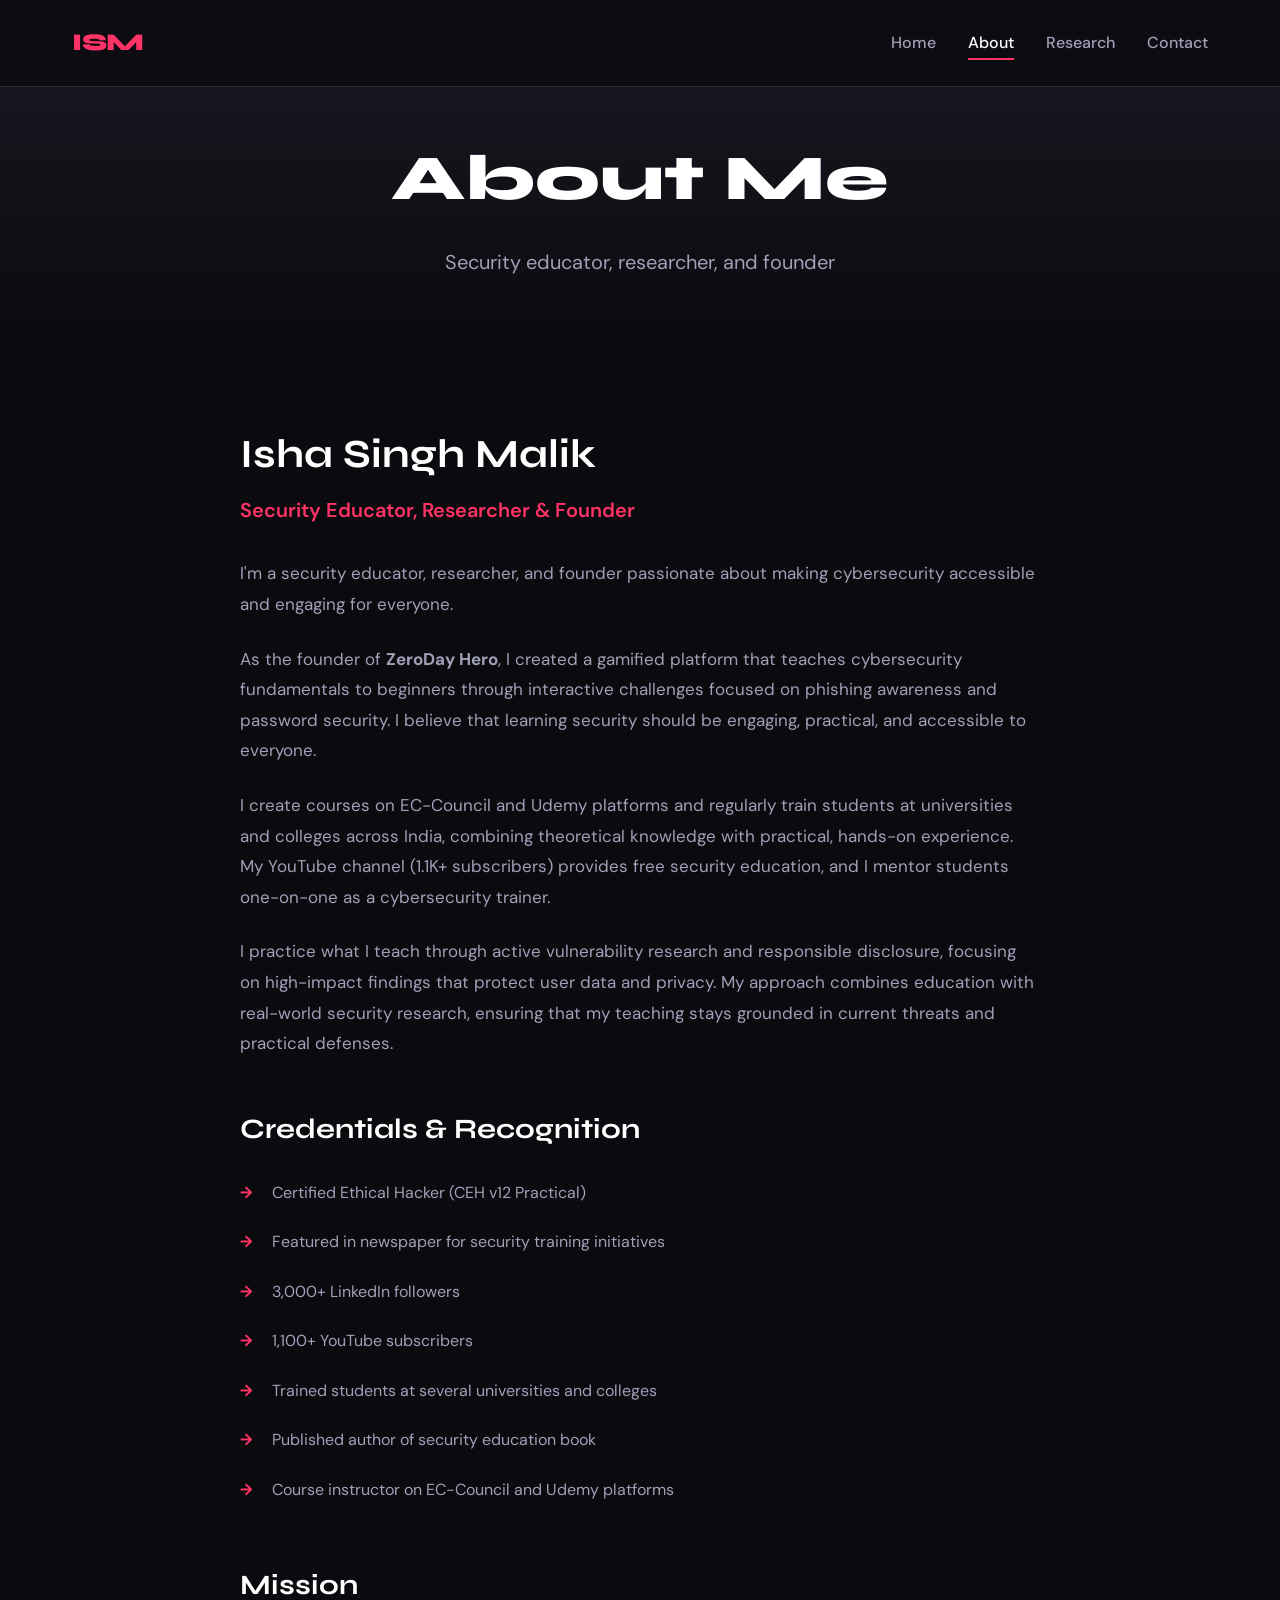
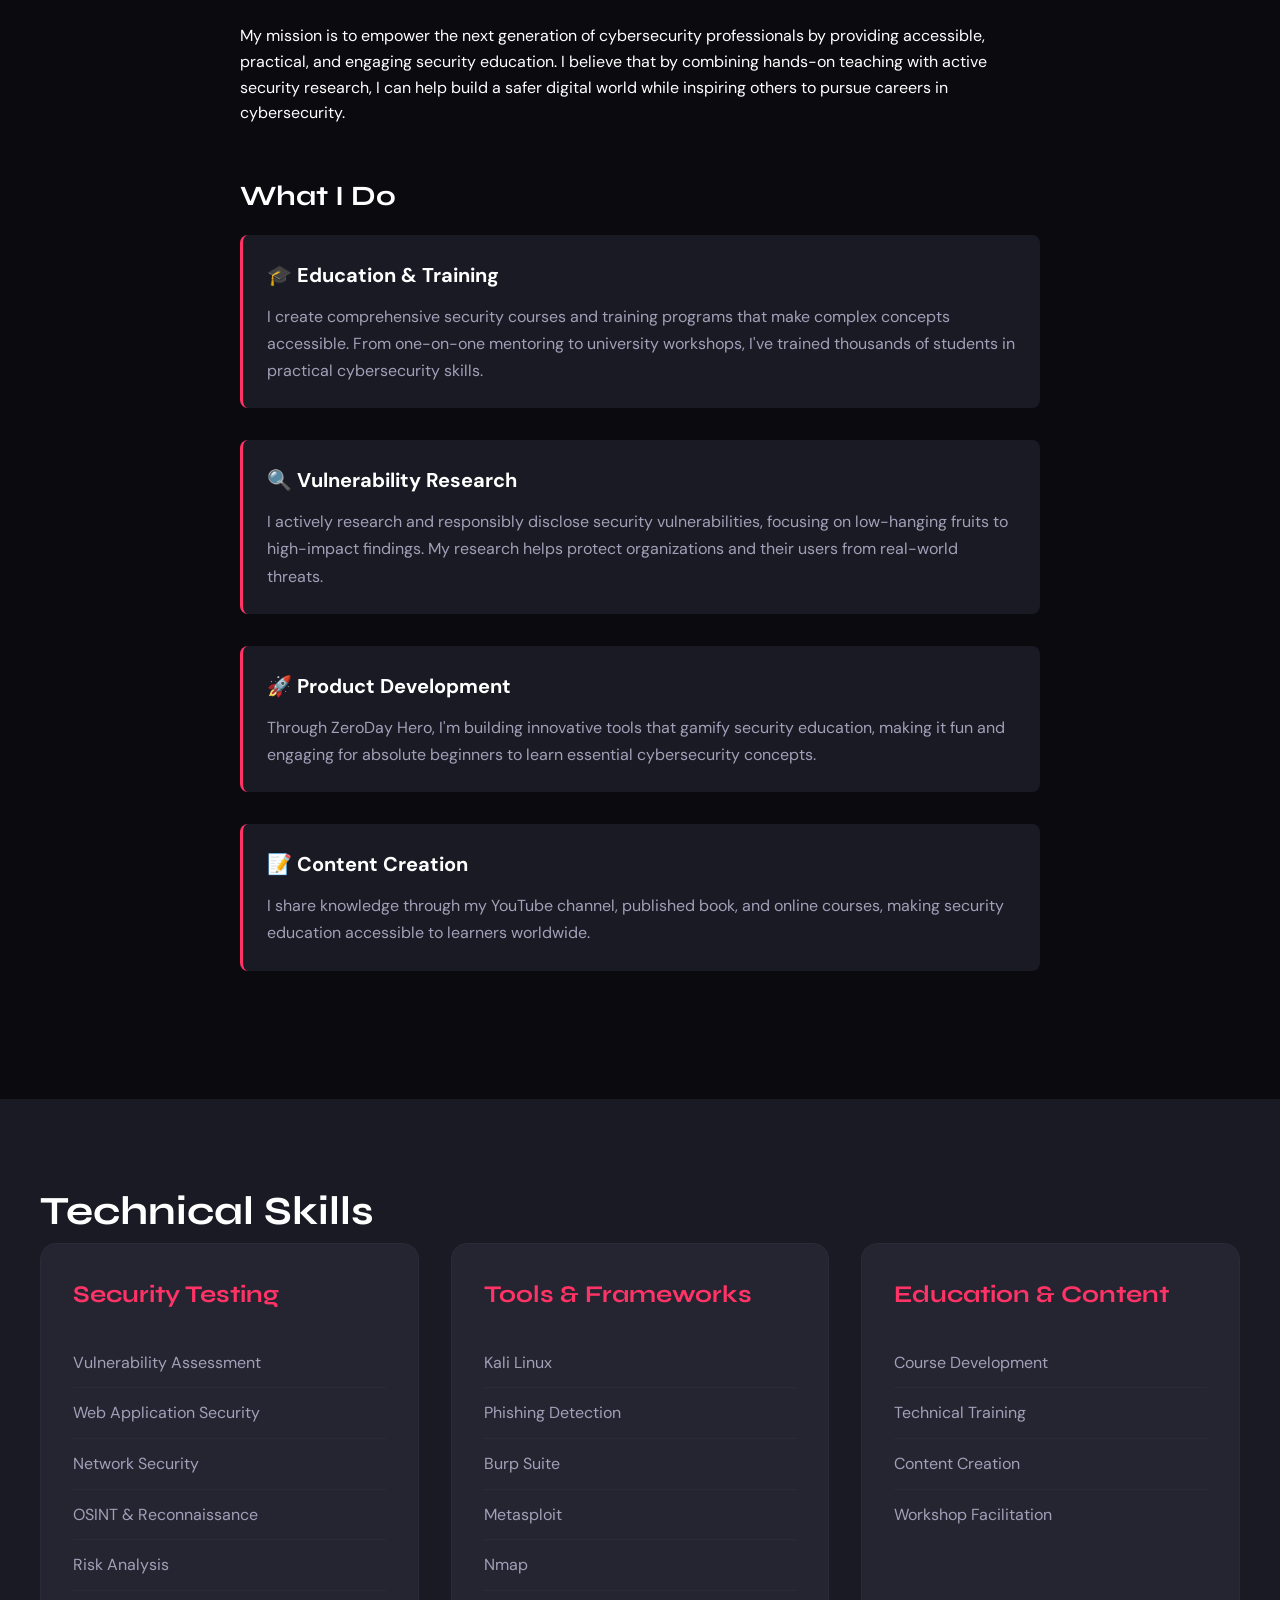
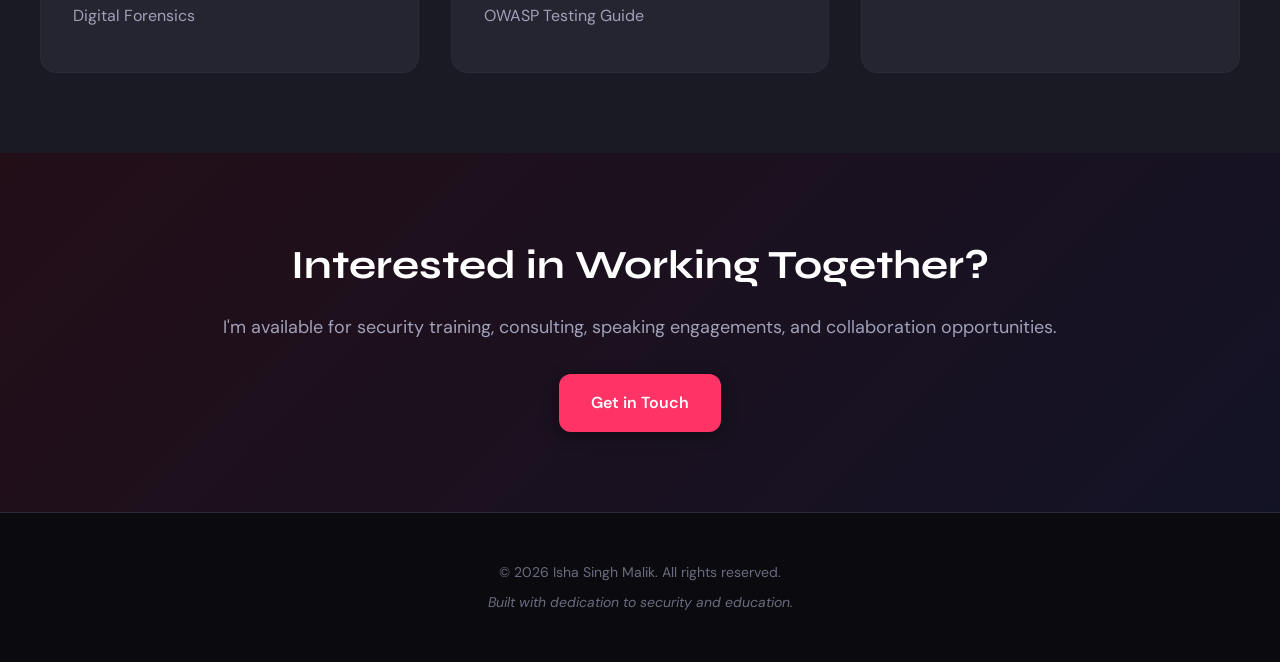
==== about.html @ 793c3b54 "Portfolio launch with CVE research and all findings" ====
<!DOCTYPE html>
<html lang="en">
<head>
    <meta charset="UTF-8">
    <meta name="viewport" content="width=device-width, initial-scale=1.0">
    <title>About - Isha Singh Malik</title>
    <link rel="stylesheet" href="style.css">
    <link rel="preconnect" href="https://fonts.googleapis.com">
    <link rel="preconnect" href="https://fonts.gstatic.com" crossorigin>
    <link href="https://fonts.googleapis.com/css2?family=Syne:wght@400;600;700;800&family=DM+Sans:wght@400;500;700&display=swap" rel="stylesheet">
</head>
<body>
    <!-- Navigation -->
    <nav class="nav">
        <div class="nav-container">
            <a href="index.html" class="nav-logo">ISM</a>
            <div class="nav-links">
                <a href="index.html" class="nav-link">Home</a>
                <a href="about.html" class="nav-link active">About</a>
                <a href="research.html" class="nav-link">Research</a>
                <a href="index.html#contact" class="nav-link">Contact</a>
            </div>
        </div>
    </nav>

    <!-- About Hero -->
    <section class="page-hero">
        <div class="container">
            <h1 class="page-title">About Me</h1>
            <p class="page-subtitle">Security educator, researcher, and founder</p>
        </div>
    </section>

    <!-- Main About Content -->
    <section class="about-content">
        <div class="container">
            <div class="about-main">
                <h2>Isha Singh Malik</h2>
                <h3 class="about-tagline">Security Educator, Researcher & Founder</h3>
                
                <div class="about-text">
                    <p>
                        I'm a security educator, researcher, and founder passionate about making cybersecurity accessible and engaging for everyone.
                    </p>
                    
                    <p>
                        As the founder of <strong>ZeroDay Hero</strong>, I created a gamified platform that teaches cybersecurity fundamentals to beginners through interactive challenges focused on phishing awareness and password security. I believe that learning security should be engaging, practical, and accessible to everyone.
                    </p>
                    
                    <p>
                        I create courses on EC-Council and Udemy platforms and regularly train students at universities and colleges across India, combining theoretical knowledge with practical, hands-on experience. My YouTube channel (1.1K+ subscribers) provides free security education, and I mentor students one-on-one as a cybersecurity trainer.
                    </p>
                    
                    <p>
                        I practice what I teach through active vulnerability research and responsible disclosure, focusing on high-impact findings that protect user data and privacy. My approach combines education with real-world security research, ensuring that my teaching stays grounded in current threats and practical defenses.
                    </p>
                </div>

                <div class="about-highlights">
                    <h3>Credentials & Recognition</h3>
                    <ul class="about-list">
                        <li>Certified Ethical Hacker (CEH v12 Practical)</li>
                        <li>Featured in newspaper for security training initiatives</li>
                        <li>3,000+ LinkedIn followers</li>
                        <li>1,100+ YouTube subscribers</li>
                        <li>Trained students at several universities and colleges</li>
                        <li>Published author of security education book</li>
                        <li>Course instructor on EC-Council and Udemy platforms</li>
                    </ul>
                </div>

                <div class="about-mission">
                    <h3>Mission</h3>
                    <p>
                        My mission is to empower the next generation of cybersecurity professionals by providing accessible, practical, and engaging security education. I believe that by combining hands-on teaching with active security research, I can help build a safer digital world while inspiring others to pursue careers in cybersecurity.
                    </p>
                </div>

                <div class="about-work">
                    <h3>What I Do</h3>
                    
                    <div class="work-section">
                        <h4>🎓 Education & Training</h4>
                        <p>
                            I create comprehensive security courses and training programs that make complex concepts accessible. From one-on-one mentoring to university workshops, I've trained thousands of students in practical cybersecurity skills.
                        </p>
                    </div>

                    <div class="work-section">
                        <h4>🔍 Vulnerability Research</h4>
                        <p>
                            I actively research and responsibly disclose security vulnerabilities, focusing on low-hanging fruits to high-impact findings. My research helps protect organizations and their users from real-world threats.
                        </p>
                    </div>

                    <div class="work-section">
                        <h4>🚀 Product Development</h4>
                        <p>
                            Through ZeroDay Hero, I'm building innovative tools that gamify security education, making it fun and engaging for absolute beginners to learn essential cybersecurity concepts.
                        </p>
                    </div>

                    <div class="work-section">
                        <h4>📝 Content Creation</h4>
                        <p>
                            I share knowledge through my YouTube channel, published book, and online courses, making security education accessible to learners worldwide.
                        </p>
                    </div>
                </div>
            </div>
        </div>
    </section>

    <!-- Skills Section -->
    <section class="skills-section">
        <div class="container">
            <h2 class="section-title">Technical Skills</h2>
            <div class="skills-grid">
                <div class="skill-category">
                    <h3>Security Testing</h3>
                    <ul>
                        <li>Vulnerability Assessment</li>
                        <li>Web Application Security</li>
                        <li>Network Security</li>
                        <li>OSINT & Reconnaissance</li>
                        <li>Risk Analysis</li>
                        <li>Digital Forensics</li>
                    </ul>
                </div>
                <div class="skill-category">
                    <h3>Tools & Frameworks</h3>
                    <ul>
                        <li>Kali Linux</li>
                        <li>Phishing Detection</li>
                        <li>Burp Suite</li>
                        <li>Metasploit</li>
                        <li>Nmap</li>
                        <li>OWASP Testing Guide</li>
                    </ul>
                </div>
                <div class="skill-category">
                    <h3>Education & Content</h3>
                    <ul>
                        <li>Course Development</li>
                        <li>Technical Training</li>
                        <li>Content Creation</li>
                        <li>Workshop Facilitation</li>
                    </ul>
                </div>
            </div>
        </div>
    </section>

    <!-- CTA Section -->
    <section class="cta-section">
        <div class="container">
            <div class="cta-content">
                <h2>Interested in Working Together?</h2>
                <p>I'm available for security training, consulting, speaking engagements, and collaboration opportunities.</p>
                <a href="index.html#contact" class="btn btn-primary">Get in Touch</a>
            </div>
        </div>
    </section>

    <!-- Footer -->
    <footer class="footer">
        <div class="container">
            <p>&copy; 2026 Isha Singh Malik. All rights reserved.</p>
            <p class="footer-note">Built with dedication to security and education.</p>
        </div>
    </footer>

    <script src="script.js"></script>
</body>
</html>
---- style.css ----
/* ============================================
   SECURITY PORTFOLIO - MODERN & BOLD DESIGN
   For: Isha Singh Malik
   ============================================ */

/* CSS Variables */
:root {
    /* Color Palette - Energetic & Professional */
    --primary: #FF3366;
    --primary-dark: #E6004C;
    --secondary: #6366F1;
    --accent: #14B8A6;
    --background: #0A0A0F;
    --surface: #1A1A24;
    --surface-light: #252532;
    --text-primary: #FFFFFF;
    --text-secondary: #A0A0B8;
    --text-muted: #6B6B7F;
    --border: #2A2A38;
    --success: #10B981;
    --warning: #F59E0B;
    --critical: #EF4444;
    
    /* Typography */
    --font-display: 'Syne', sans-serif;
    --font-body: 'DM Sans', sans-serif;
    
    /* Spacing */
    --spacing-xs: 0.5rem;
    --spacing-sm: 1rem;
    --spacing-md: 1.5rem;
    --spacing-lg: 2rem;
    --spacing-xl: 3rem;
    --spacing-2xl: 4rem;
    --spacing-3xl: 6rem;
    
    /* Effects */
    --shadow-sm: 0 2px 8px rgba(0, 0, 0, 0.3);
    --shadow-md: 0 4px 16px rgba(0, 0, 0, 0.4);
    --shadow-lg: 0 8px 32px rgba(0, 0, 0, 0.5);
    --shadow-glow: 0 0 20px rgba(255, 51, 102, 0.3);
    
    /* Transitions */
    --transition-fast: 150ms ease;
    --transition-base: 250ms ease;
    --transition-slow: 400ms ease;
}

/* ============================================
   RESET & BASE STYLES
   ============================================ */

* {
    margin: 0;
    padding: 0;
    box-sizing: border-box;
}

html {
    scroll-behavior: smooth;
}

body {
    font-family: var(--font-body);
    background: var(--background);
    color: var(--text-primary);
    line-height: 1.6;
    overflow-x: hidden;
}

/* ============================================
   NAVIGATION
   ============================================ */

.nav {
    position: fixed;
    top: 0;
    left: 0;
    right: 0;
    z-index: 1000;
    background: rgba(10, 10, 15, 0.8);
    backdrop-filter: blur(20px);
    border-bottom: 1px solid var(--border);
    animation: slideDown 0.6s ease;
}

@keyframes slideDown {
    from {
        transform: translateY(-100%);
        opacity: 0;
    }
    to {
        transform: translateY(0);
        opacity: 1;
    }
}

.nav-container {
    max-width: 1200px;
    margin: 0 auto;
    padding: 1.5rem 2rem;
    display: flex;
    justify-content: space-between;
    align-items: center;
}

.nav-logo {
    font-family: var(--font-display);
    font-size: 1.5rem;
    font-weight: 800;
    color: var(--primary);
    text-decoration: none;
    letter-spacing: -0.02em;
    transition: var(--transition-base);
}

.nav-logo:hover {
    color: var(--text-primary);
    text-shadow: var(--shadow-glow);
}

.nav-links {
    display: flex;
    gap: 2rem;
}

.nav-link {
    color: var(--text-secondary);
    text-decoration: none;
    font-weight: 500;
    transition: var(--transition-base);
    position: relative;
}

.nav-link::after {
    content: '';
    position: absolute;
    bottom: -4px;
    left: 0;
    width: 0;
    height: 2px;
    background: var(--primary);
    transition: var(--transition-base);
}

.nav-link:hover,
.nav-link.active {
    color: var(--text-primary);
}

.nav-link:hover::after,
.nav-link.active::after {
    width: 100%;
}

/* ============================================
   HERO SECTION
   ============================================ */

.hero {
    position: relative;
    min-height: 100vh;
    display: flex;
    align-items: center;
    padding: 8rem 2rem 4rem;
    overflow: hidden;
}

.hero-bg {
    position: absolute;
    top: 0;
    left: 0;
    right: 0;
    bottom: 0;
    background: 
        radial-gradient(circle at 20% 50%, rgba(255, 51, 102, 0.15) 0%, transparent 50%),
        radial-gradient(circle at 80% 80%, rgba(99, 102, 241, 0.15) 0%, transparent 50%);
    animation: pulse 8s ease-in-out infinite;
}

@keyframes pulse {
    0%, 100% { opacity: 0.5; }
    50% { opacity: 0.8; }
}

.container {
    max-width: 1200px;
    margin: 0 auto;
    position: relative;
    z-index: 1;
}

.hero-content {
    max-width: 800px;
}

.hero-badge {
    display: inline-block;
    padding: 0.5rem 1rem;
    background: rgba(255, 51, 102, 0.1);
    border: 1px solid var(--primary);
    border-radius: 100px;
    color: var(--primary);
    font-size: 0.875rem;
    font-weight: 600;
    margin-bottom: 2rem;
    animation: fadeInUp 0.6s ease 0.2s both;
}

@keyframes fadeInUp {
    from {
        opacity: 0;
        transform: translateY(30px);
    }
    to {
        opacity: 1;
        transform: translateY(0);
    }
}

.hero-title {
    font-family: var(--font-display);
    font-size: clamp(2.5rem, 8vw, 5rem);
    font-weight: 800;
    line-height: 1.1;
    margin-bottom: 1rem;
    letter-spacing: -0.03em;
    animation: fadeInUp 0.6s ease 0.3s both;
}

.hero-title-line {
    display: block;
    background: linear-gradient(135deg, var(--primary) 0%, var(--secondary) 100%);
    -webkit-background-clip: text;
    -webkit-text-fill-color: transparent;
    background-clip: text;
}

.hero-subtitle {
    font-size: clamp(1.25rem, 3vw, 1.75rem);
    font-weight: 600;
    color: var(--text-secondary);
    margin-bottom: 1.5rem;
    animation: fadeInUp 0.6s ease 0.4s both;
}

.hero-description {
    font-size: 1.125rem;
    color: var(--text-secondary);
    line-height: 1.8;
    margin-bottom: 3rem;
    max-width: 600px;
    animation: fadeInUp 0.6s ease 0.5s both;
}

.hero-stats {
    display: flex;
    gap: 3rem;
    margin-bottom: 3rem;
    animation: fadeInUp 0.6s ease 0.6s both;
}

.stat {
    text-align: left;
}

.stat-number {
    font-family: var(--font-display);
    font-size: 2.5rem;
    font-weight: 800;
    color: var(--primary);
    line-height: 1;
    margin-bottom: 0.5rem;
}

.stat-label {
    font-size: 0.875rem;
    color: var(--text-muted);
    text-transform: uppercase;
    letter-spacing: 0.05em;
}

.hero-cta {
    display: flex;
    gap: 1rem;
    flex-wrap: wrap;
    animation: fadeInUp 0.6s ease 0.7s both;
}

/* ============================================
   BUTTONS
   ============================================ */

.btn {
    display: inline-block;
    padding: 1rem 2rem;
    font-weight: 600;
    text-decoration: none;
    border-radius: 12px;
    transition: var(--transition-base);
    cursor: pointer;
    border: none;
    font-size: 1rem;
}

.btn-primary {
    background: var(--primary);
    color: white;
    box-shadow: var(--shadow-md);
}

.btn-primary:hover {
    background: var(--primary-dark);
    transform: translateY(-2px);
    box-shadow: var(--shadow-lg), var(--shadow-glow);
}

.btn-secondary {
    background: transparent;
    color: var(--text-primary);
    border: 2px solid var(--border);
}

.btn-secondary:hover {
    background: var(--surface);
    border-color: var(--primary);
    transform: translateY(-2px);
}

/* ============================================
   SECTIONS
   ============================================ */

section {
    padding: 5rem 2rem;
}

.section-header {
    display: flex;
    justify-content: space-between;
    align-items: center;
    margin-bottom: 3rem;
}

.section-title {
    font-family: var(--font-display);
    font-size: clamp(2rem, 4vw, 2.5rem);
    font-weight: 700;
    color: var(--text-primary);
}

.section-link {
    color: var(--primary);
    text-decoration: none;
    font-weight: 600;
    transition: var(--transition-base);
}

.section-link:hover {
    color: var(--text-primary);
}

/* ============================================
   QUICK ABOUT
   ============================================ */

.quick-about {
    background: var(--surface);
    position: relative;
}

.quick-about::before {
    content: '';
    position: absolute;
    top: 0;
    left: 0;
    right: 0;
    height: 1px;
    background: linear-gradient(90deg, transparent, var(--border), transparent);
}

.quick-about-grid {
    display: grid;
    grid-template-columns: repeat(auto-fit, minmax(280px, 1fr));
    gap: 2rem;
}

.quick-about-card {
    padding: 2rem;
    background: var(--surface-light);
    border: 1px solid var(--border);
    border-radius: 16px;
    transition: var(--transition-base);
}

.quick-about-card:hover {
    transform: translateY(-4px);
    border-color: var(--primary);
    box-shadow: var(--shadow-lg);
}

.card-icon {
    font-size: 3rem;
    margin-bottom: 1rem;
}

.quick-about-card h3 {
    font-family: var(--font-display);
    font-size: 1.5rem;
    margin-bottom: 1rem;
    color: var(--text-primary);
}

.quick-about-card p {
    color: var(--text-secondary);
    line-height: 1.7;
}

/* ============================================
   RESEARCH HIGHLIGHT
   ============================================ */

.research-cards {
    display: grid;
    grid-template-columns: repeat(auto-fit, minmax(300px, 1fr));
    gap: 2rem;
}

.research-card {
    padding: 2rem;
    background: var(--surface);
    border: 1px solid var(--border);
    border-radius: 16px;
    transition: var(--transition-base);
}

.research-card.featured {
    grid-column: span 1;
    background: linear-gradient(135deg, rgba(255, 51, 102, 0.05) 0%, rgba(99, 102, 241, 0.05) 100%);
    border-color: var(--primary);
}

.research-card:hover {
    transform: translateY(-4px);
    box-shadow: var(--shadow-lg);
}

.research-tag {
    display: inline-block;
    padding: 0.25rem 0.75rem;
    border-radius: 100px;
    font-size: 0.75rem;
    font-weight: 700;
    text-transform: uppercase;
    letter-spacing: 0.05em;
    margin-bottom: 1rem;
}

.research-tag.critical {
    background: rgba(239, 68, 68, 0.2);
    color: var(--critical);
}

.research-tag.high {
    background: rgba(245, 158, 11, 0.2);
    color: var(--warning);
}

.research-card h3 {
    font-family: var(--font-display);
    font-size: 1.5rem;
    margin-bottom: 0.5rem;
    color: var(--text-primary);
}

.research-date {
    color: var(--text-muted);
    font-size: 0.875rem;
    margin-bottom: 1rem;
}

.research-description {
    color: var(--text-secondary);
    line-height: 1.7;
    margin-bottom: 1.5rem;
}

.research-impact {
    padding-top: 1rem;
    border-top: 1px solid var(--border);
}

.impact-label {
    font-weight: 700;
    color: var(--text-primary);
}

.impact-text {
    color: var(--text-secondary);
}

/* ============================================
   CREDENTIALS
   ============================================ */

.credentials {
    background: var(--background);
}

.credentials-grid {
    display: grid;
    grid-template-columns: repeat(auto-fit, minmax(250px, 1fr));
    gap: 1.5rem;
}

.credential-item {
    display: flex;
    gap: 1rem;
    padding: 1.5rem;
    background: var(--surface);
    border: 1px solid var(--border);
    border-radius: 12px;
    transition: var(--transition-base);
}

.credential-item:hover {
    border-color: var(--accent);
    transform: translateX(4px);
}

.credential-icon {
    width: 40px;
    height: 40px;
    display: flex;
    align-items: center;
    justify-content: center;
    background: rgba(20, 184, 166, 0.1);
    color: var(--accent);
    border-radius: 8px;
    font-weight: 700;
    flex-shrink: 0;
}

.credential-content h4 {
    font-weight: 600;
    margin-bottom: 0.25rem;
    color: var(--text-primary);
}

.credential-content p {
    font-size: 0.875rem;
    color: var(--text-secondary);
}

/* ============================================
   CONTACT
   ============================================ */

.contact {
    background: var(--surface);
    text-align: center;
}

.contact-content {
    max-width: 600px;
    margin: 0 auto;
}

.contact-title {
    font-family: var(--font-display);
    font-size: 2.5rem;
    margin-bottom: 1rem;
}

.contact-description {
    color: var(--text-secondary);
    font-size: 1.125rem;
    margin-bottom: 3rem;
}

.contact-links {
    display: flex;
    justify-content: center;
    gap: 1rem;
    flex-wrap: wrap;
    margin-bottom: 2rem;
}

.contact-link {
    display: flex;
    align-items: center;
    gap: 0.5rem;
    padding: 1rem 1.5rem;
    background: var(--surface-light);
    border: 1px solid var(--border);
    border-radius: 12px;
    color: var(--text-primary);
    text-decoration: none;
    font-weight: 600;
    transition: var(--transition-base);
}

.contact-link:hover {
    background: var(--background);
    border-color: var(--primary);
    transform: translateY(-2px);
}

.contact-icon {
    font-weight: 700;
    color: var(--primary);
}

.contact-note {
    padding-top: 2rem;
    border-top: 1px solid var(--border);
    color: var(--text-muted);
    font-size: 0.875rem;
}

/* ============================================
   FOOTER
   ============================================ */

.footer {
    padding: 3rem 2rem;
    text-align: center;
    background: var(--background);
    border-top: 1px solid var(--border);
}

.footer p {
    color: var(--text-muted);
    font-size: 0.875rem;
}

.footer-note {
    margin-top: 0.5rem;
    font-style: italic;
}

/* ============================================
   PAGE HERO (About/Research Pages)
   ============================================ */

.page-hero {
    padding: 8rem 2rem 4rem;
    text-align: center;
    background: linear-gradient(180deg, var(--surface) 0%, var(--background) 100%);
}

.page-title {
    font-family: var(--font-display);
    font-size: clamp(2.5rem, 6vw, 4rem);
    font-weight: 800;
    margin-bottom: 1rem;
}

.page-subtitle {
    font-size: 1.25rem;
    color: var(--text-secondary);
}

/* ============================================
   ABOUT PAGE
   ============================================ */

.about-content {
    background: var(--background);
}

.about-main {
    max-width: 800px;
    margin: 0 auto;
}

.about-main h2 {
    font-family: var(--font-display);
    font-size: 2.5rem;
    margin-bottom: 0.5rem;
}

.about-tagline {
    color: var(--primary);
    font-size: 1.25rem;
    font-weight: 600;
    margin-bottom: 2rem;
}

.about-text {
    margin-bottom: 3rem;
}

.about-text p {
    color: var(--text-secondary);
    line-height: 1.8;
    margin-bottom: 1.5rem;
    font-size: 1.0625rem;
}

.about-highlights,
.about-mission,
.about-work {
    margin-bottom: 3rem;
}

.about-highlights h3,
.about-mission h3,
.about-work h3 {
    font-family: var(--font-display);
    font-size: 1.75rem;
    margin-bottom: 1rem;
}

.about-list {
    list-style: none;
    padding-left: 0;
}

.about-list li {
    padding: 0.75rem 0;
    padding-left: 2rem;
    position: relative;
    color: var(--text-secondary);
}

.about-list li::before {
    content: '→';
    position: absolute;
    left: 0;
    color: var(--primary);
    font-weight: 700;
}

.work-section {
    margin-bottom: 2rem;
    padding: 1.5rem;
    background: var(--surface);
    border-left: 3px solid var(--primary);
    border-radius: 8px;
}

.work-section h4 {
    font-size: 1.25rem;
    margin-bottom: 0.75rem;
}

.work-section p {
    color: var(--text-secondary);
    line-height: 1.7;
}

/* ============================================
   SKILLS SECTION
   ============================================ */

.skills-section {
    background: var(--surface);
}

.skills-grid {
    display: grid;
    grid-template-columns: repeat(auto-fit, minmax(280px, 1fr));
    gap: 2rem;
}

.skill-category {
    padding: 2rem;
    background: var(--surface-light);
    border: 1px solid var(--border);
    border-radius: 16px;
}

.skill-category h3 {
    font-family: var(--font-display);
    font-size: 1.5rem;
    margin-bottom: 1.5rem;
    color: var(--primary);
}

.skill-category ul {
    list-style: none;
}

.skill-category li {
    padding: 0.75rem 0;
    color: var(--text-secondary);
    border-bottom: 1px solid var(--border);
}

.skill-category li:last-child {
    border-bottom: none;
}

/* ============================================
   CTA SECTION
   ============================================ */

.cta-section {
    background: linear-gradient(135deg, rgba(255, 51, 102, 0.1) 0%, rgba(99, 102, 241, 0.1) 100%);
    text-align: center;
}

.cta-content h2 {
    font-family: var(--font-display);
    font-size: 2.5rem;
    margin-bottom: 1rem;
}

.cta-content p {
    color: var(--text-secondary);
    font-size: 1.125rem;
    margin-bottom: 2rem;
}

/* ============================================
   RESEARCH PAGE
   ============================================ */

.research-intro {
    background: var(--background);
}

.intro-text {
    max-width: 800px;
    margin: 0 auto;
}

.intro-text p {
    color: var(--text-secondary);
    line-height: 1.8;
    margin-bottom: 1rem;
    font-size: 1.0625rem;
}

.research-details {
    background: var(--surface);
}

.case-study {
    background: var(--surface-light);
    border: 1px solid var(--border);
    border-radius: 16px;
    padding: 2.5rem;
    margin-bottom: 3rem;
}

.case-header {
    margin-bottom: 2rem;
}

.case-meta {
    display: flex;
    gap: 1rem;
    align-items: center;
    margin-bottom: 1rem;
}

.case-tag {
    display: inline-block;
    padding: 0.25rem 0.75rem;
    border-radius: 100px;
    font-size: 0.75rem;
    font-weight: 700;
    text-transform: uppercase;
    letter-spacing: 0.05em;
}

.case-date {
    color: var(--text-muted);
    font-size: 0.875rem;
}

.case-title {
    font-family: var(--font-display);
    font-size: 2rem;
    color: var(--text-primary);
}

.case-section {
    margin-bottom: 2rem;
}

.case-section h4 {
    font-family: var(--font-display);
    font-size: 1.25rem;
    margin-bottom: 1rem;
    color: var(--primary);
}

.case-section p {
    color: var(--text-secondary);
    line-height: 1.7;
}

.technical-list,
.impact-list {
    list-style: none;
    padding-left: 0;
}

.technical-list li,
.impact-list li {
    padding: 0.75rem 0;
    padding-left: 2rem;
    position: relative;
    color: var(--text-secondary);
    line-height: 1.7;
}

.technical-list li::before,
.impact-list li::before {
    content: '•';
    position: absolute;
    left: 0;
    color: var(--primary);
    font-size: 1.5rem;
}

.cve-list {
    display: flex;
    flex-direction: column;
    gap: 1rem;
}

.cve-item {
    padding: 1.5rem;
    background: var(--background);
    border-left: 3px solid var(--critical);
    border-radius: 8px;
}

.cve-item strong {
    color: var(--text-primary);
    display: block;
    margin-bottom: 0.5rem;
}

.cve-item p {
    color: var(--text-secondary);
    font-size: 0.9375rem;
}

.severity {
    padding: 1rem;
    background: rgba(239, 68, 68, 0.1);
    border: 1px solid var(--critical);
    border-radius: 8px;
    margin-top: 1rem;
}

.previous-research {
    margin-top: 4rem;
    padding-top: 3rem;
    border-top: 2px solid var(--border);
}

.previous-note {
    max-width: 800px;
    color: var(--text-secondary);
    margin-bottom: 2rem;
    line-height: 1.7;
}

.previous-items {
    display: grid;
    grid-template-columns: repeat(auto-fit, minmax(300px, 1fr));
    gap: 2rem;
}

.previous-item {
    padding: 2rem;
    background: var(--surface-light);
    border: 1px solid var(--border);
    border-radius: 12px;
}

.previous-item h4 {
    font-family: var(--font-display);
    font-size: 1.25rem;
    margin-bottom: 0.75rem;
    color: var(--text-primary);
}

.previous-item p {
    color: var(--text-secondary);
    line-height: 1.7;
}

/* ============================================
   METHODOLOGY SECTION
   ============================================ */

.methodology-section {
    background: var(--background);
}

.methodology-grid {
    display: grid;
    grid-template-columns: repeat(auto-fit, minmax(200px, 1fr));
    gap: 2rem;
}

.methodology-step {
    text-align: center;
    padding: 2rem;
}

.step-number {
    width: 60px;
    height: 60px;
    margin: 0 auto 1.5rem;
    display: flex;
    align-items: center;
    justify-content: center;
    background: linear-gradient(135deg, var(--primary) 0%, var(--secondary) 100%);
    border-radius: 50%;
    font-family: var(--font-display);
    font-size: 1.5rem;
    font-weight: 700;
}

.methodology-step h3 {
    font-family: var(--font-display);
    font-size: 1.25rem;
    margin-bottom: 0.75rem;
}

.methodology-step p {
    color: var(--text-secondary);
    line-height: 1.7;
}

/* ============================================
   ADDITIONAL FINDINGS SECTION
   ============================================ */

.additional-findings {
    margin-top: 4rem;
    padding-top: 3rem;
    border-top: 2px solid var(--border);
}

.findings-note {
    max-width: 800px;
    color: var(--text-secondary);
    margin-bottom: 3rem;
    line-height: 1.7;
    font-size: 1.0625rem;
}

.findings-grid {
    display: grid;
    grid-template-columns: repeat(auto-fit, minmax(400px, 1fr));
    gap: 2rem;
    margin-bottom: 3rem;
}

.finding-card {
    background: var(--surface-light);
    border: 1px solid var(--border);
    border-radius: 16px;
    padding: 2rem;
    transition: var(--transition-base);
}

.finding-card:hover {
    transform: translateY(-4px);
    box-shadow: var(--shadow-lg);
    border-color: var(--accent);
}

.finding-header {
    margin-bottom: 1.5rem;
}

.finding-tag {
    display: inline-block;
    padding: 0.25rem 0.75rem;
    border-radius: 100px;
    font-size: 0.75rem;
    font-weight: 700;
    text-transform: uppercase;
    letter-spacing: 0.05em;
    margin-bottom: 1rem;
}

.finding-tag.assessed {
    background: rgba(99, 102, 241, 0.15);
    color: #818CF8;
    border: 1px solid rgba(99, 102, 241, 0.3);
}

.finding-tag.documented {
    background: rgba(160, 160, 184, 0.15);
    color: var(--text-secondary);
    border: 1px solid rgba(160, 160, 184, 0.3);
}

.finding-header h4 {
    font-family: var(--font-display);
    font-size: 1.25rem;
    color: var(--text-primary);
    margin: 0;
}

.finding-content p {
    color: var(--text-secondary);
    line-height: 1.7;
    margin-bottom: 1rem;
}

.finding-content strong {
    color: var(--text-primary);
}

.finding-reasons {
    list-style: none;
    padding-left: 0;
    margin: 1rem 0;
}

.finding-reasons li {
    padding: 0.5rem 0 0.5rem 1.5rem;
    position: relative;
    color: var(--text-secondary);
    line-height: 1.6;
}

.finding-reasons li::before {
    content: '→';
    position: absolute;
    left: 0;
    color: var(--accent);
    font-weight: 700;
}

.finding-skill {
    margin-top: 1.5rem;
    padding-top: 1rem;
    border-top: 1px solid var(--border);
    font-size: 0.9375rem;
    font-style: italic;
}

.findings-summary {
    max-width: 800px;
    margin-top: 3rem;
    padding: 2rem;
    background: var(--surface);
    border-left: 4px solid var(--accent);
    border-radius: 8px;
}

.findings-summary h3 {
    font-family: var(--font-display);
    font-size: 1.5rem;
    margin-bottom: 1rem;
    color: var(--text-primary);
}

.findings-summary p {
    color: var(--text-secondary);
    line-height: 1.8;
    font-size: 1.0625rem;
}

/* ============================================
   CVE RESEARCH SECTION
   ============================================ */

.cve-research-section {
    background: var(--background);
    padding: 5rem 2rem;
}

.cve-research-intro {
    max-width: 800px;
    margin-bottom: 3rem;
}

.cve-research-intro p {
    color: var(--text-secondary);
    line-height: 1.8;
    margin-bottom: 1rem;
    font-size: 1.0625rem;
}

.cve-table-wrapper {
    overflow-x: auto;
    border-radius: 16px;
    border: 1px solid var(--border);
    margin-bottom: 2rem;
}

.cve-table {
    width: 100%;
    border-collapse: collapse;
    font-size: 0.9375rem;
}

.cve-table thead {
    background: var(--surface);
}

.cve-table thead th {
    padding: 1.25rem 1.5rem;
    text-align: left;
    font-family: var(--font-display);
    font-weight: 700;
    color: var(--text-primary);
    border-bottom: 2px solid var(--border);
    white-space: nowrap;
}

.cve-table tbody tr {
    border-bottom: 1px solid var(--border);
    transition: var(--transition-base);
}

.cve-table tbody tr:last-child {
    border-bottom: none;
}

.cve-table tbody tr:hover {
    background: var(--surface);
}

.cve-table tbody td {
    padding: 1.25rem 1.5rem;
    color: var(--text-secondary);
    vertical-align: middle;
}

.cve-id {
    font-family: monospace;
    font-size: 0.875rem;
    color: var(--primary) !important;
    font-weight: 700;
    white-space: nowrap;
}

/* Severity Badges */
.severity-badge {
    display: inline-block;
    padding: 0.25rem 0.75rem;
    border-radius: 100px;
    font-size: 0.75rem;
    font-weight: 700;
    text-transform: uppercase;
    letter-spacing: 0.05em;
    white-space: nowrap;
}

.severity-badge.critical {
    background: rgba(239, 68, 68, 0.15);
    color: #EF4444;
    border: 1px solid rgba(239, 68, 68, 0.3);
}

.severity-badge.high {
    background: rgba(245, 158, 11, 0.15);
    color: #F59E0B;
    border: 1px solid rgba(245, 158, 11, 0.3);
}

.severity-badge.medium {
    background: rgba(99, 102, 241, 0.15);
    color: #818CF8;
    border: 1px solid rgba(99, 102, 241, 0.3);
}

.severity-badge.low {
    background: rgba(16, 185, 129, 0.15);
    color: #10B981;
    border: 1px solid rgba(16, 185, 129, 0.3);
}

/* Status Badges */
.status-badge {
    display: inline-block;
    padding: 0.25rem 0.75rem;
    border-radius: 100px;
    font-size: 0.75rem;
    font-weight: 700;
    white-space: nowrap;
}

.status-badge.reported {
    background: rgba(20, 184, 166, 0.15);
    color: var(--accent);
    border: 1px solid rgba(20, 184, 166, 0.3);
}

.status-badge.documented {
    background: rgba(160, 160, 184, 0.15);
    color: var(--text-secondary);
    border: 1px solid rgba(160, 160, 184, 0.3);
}

.cve-note {
    padding: 1.5rem;
    background: var(--surface);
    border-left: 3px solid var(--accent);
    border-radius: 8px;
    max-width: 800px;
}

.cve-note p {
    color: var(--text-secondary);
    line-height: 1.7;
    font-size: 0.9375rem;
}

.cve-note strong {
    color: var(--text-primary);
}

/* ============================================
   RESPONSIVE DESIGN
   ============================================ */

@media (max-width: 768px) {
    .nav-links {
        gap: 1rem;
    }
    
    .hero {
        padding: 6rem 1.5rem 3rem;
    }
    
    .hero-stats {
        flex-direction: column;
        gap: 1.5rem;
    }
    
    .hero-cta {
        flex-direction: column;
    }
    
    .btn {
        width: 100%;
        text-align: center;
    }
    
    section {
        padding: 3rem 1.5rem;
    }
    
    .section-header {
        flex-direction: column;
        align-items: flex-start;
        gap: 1rem;
    }
    
    .quick-about-grid,
    .credentials-grid,
    .skills-grid,
    .methodology-grid {
        grid-template-columns: 1fr;
    }
    
    .research-cards {
        grid-template-columns: 1fr;
    }
    
    .contact-links {
        flex-direction: column;
    }
    
    .case-study {
        padding: 1.5rem;
    }
}

@media (max-width: 480px) {
    .nav-container {
        padding: 1rem;
    }
    
    .nav-links {
        gap: 0.75rem;
    }
    
    .nav-link {
        font-size: 0.875rem;
    }
}
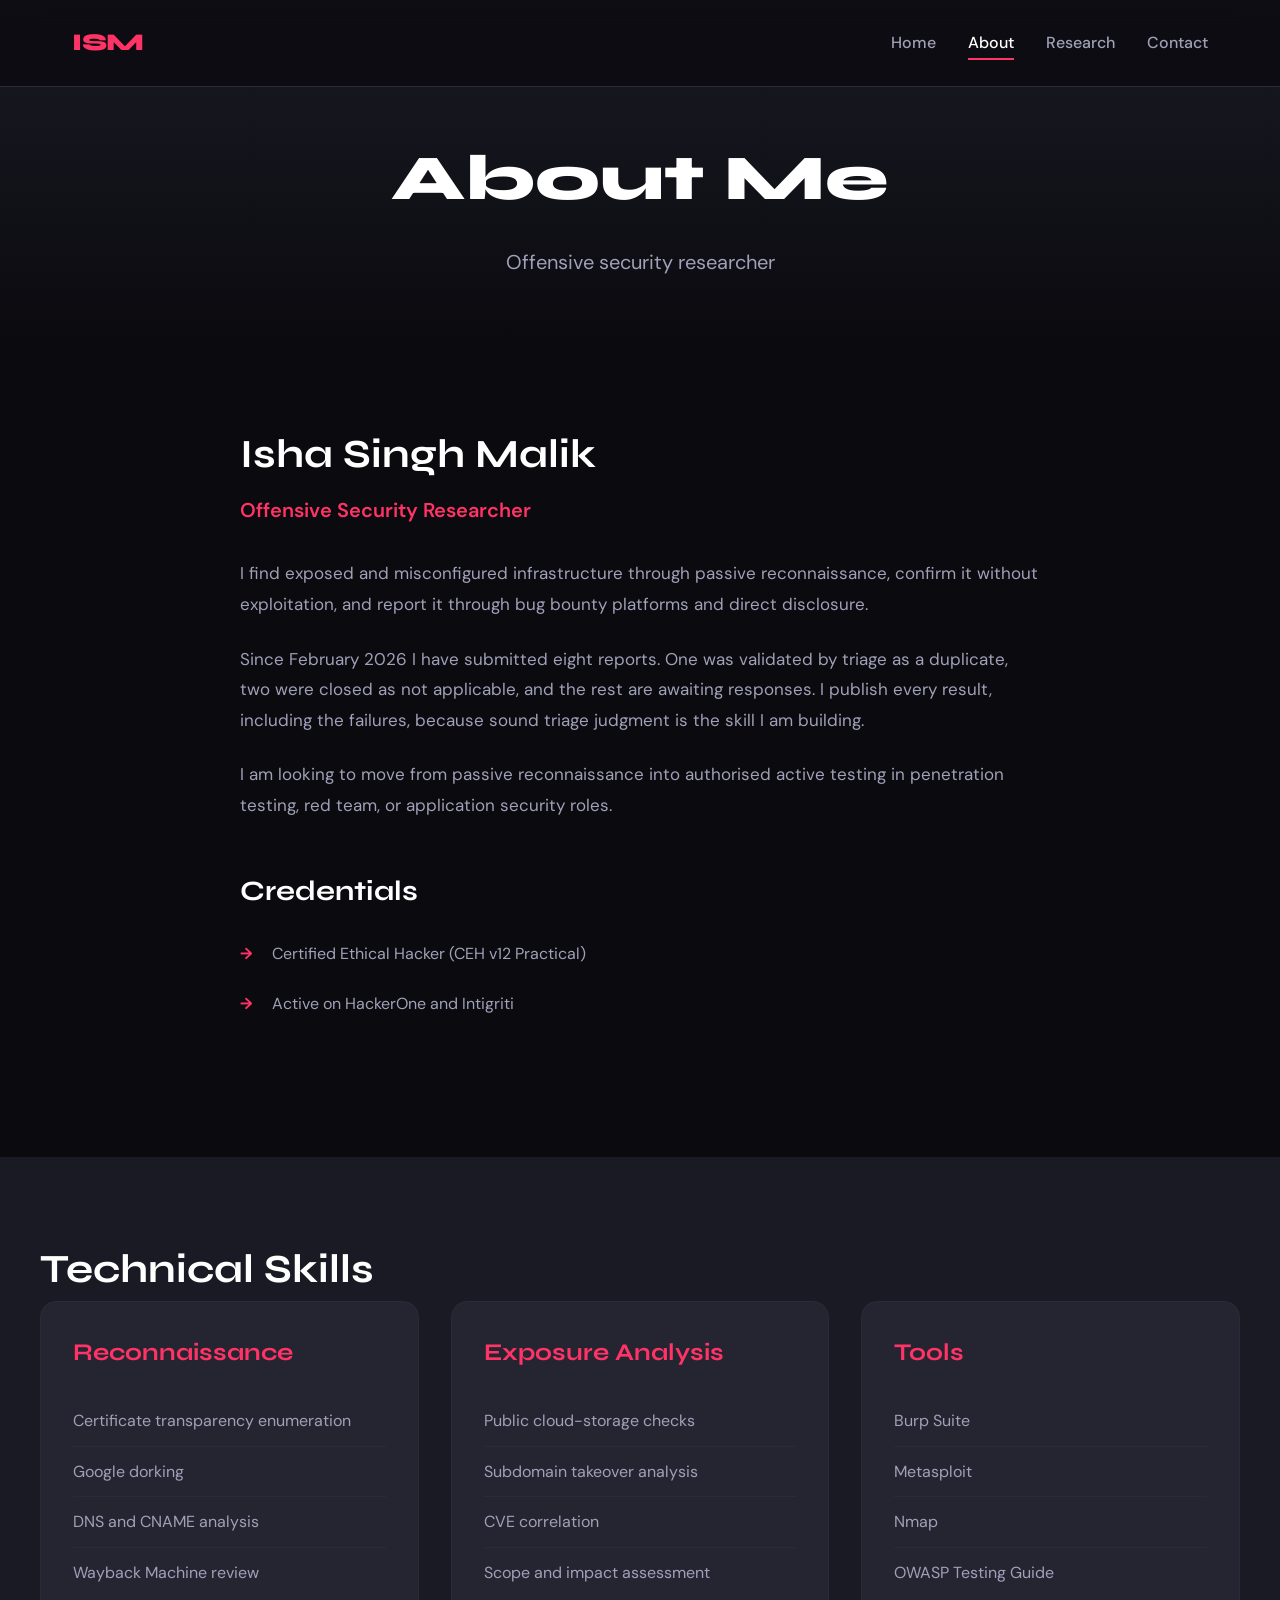
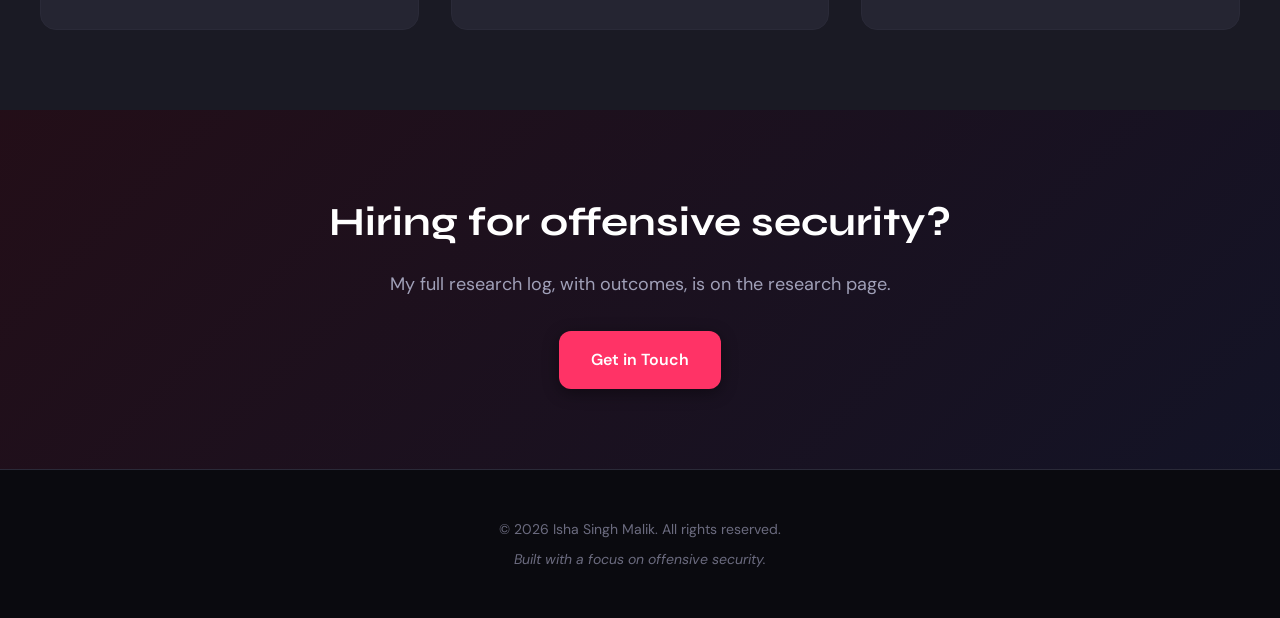
==== commit 4c485f7f: "Changes for the Offensive Security Analyst" ====
--- a/about.html
+++ b/about.html
@@ -27,136 +27,50 @@
     <section class="page-hero">
         <div class="container">
             <h1 class="page-title">About Me</h1>
-            <p class="page-subtitle">Security educator, researcher, and founder</p>
+            <p class="page-subtitle">Offensive security researcher</p>
         </div>
     </section>
 
-    <!-- Main About Content -->
     <section class="about-content">
         <div class="container">
             <div class="about-main">
                 <h2>Isha Singh Malik</h2>
-                <h3 class="about-tagline">Security Educator, Researcher & Founder</h3>
-                
+                <h3 class="about-tagline">Offensive Security Researcher</h3>
                 <div class="about-text">
-                    <p>
-                        I'm a security educator, researcher, and founder passionate about making cybersecurity accessible and engaging for everyone.
-                    </p>
-                    
-                    <p>
-                        As the founder of <strong>ZeroDay Hero</strong>, I created a gamified platform that teaches cybersecurity fundamentals to beginners through interactive challenges focused on phishing awareness and password security. I believe that learning security should be engaging, practical, and accessible to everyone.
-                    </p>
-                    
-                    <p>
-                        I create courses on EC-Council and Udemy platforms and regularly train students at universities and colleges across India, combining theoretical knowledge with practical, hands-on experience. My YouTube channel (1.1K+ subscribers) provides free security education, and I mentor students one-on-one as a cybersecurity trainer.
-                    </p>
-                    
-                    <p>
-                        I practice what I teach through active vulnerability research and responsible disclosure, focusing on high-impact findings that protect user data and privacy. My approach combines education with real-world security research, ensuring that my teaching stays grounded in current threats and practical defenses.
-                    </p>
+                    <p>I find exposed and misconfigured infrastructure through passive reconnaissance, confirm it without exploitation, and report it through bug bounty platforms and direct disclosure.</p>
+                    <p>Since February 2026 I have submitted eight reports. One was validated by triage as a duplicate, two were closed as not applicable, and the rest are awaiting responses. I publish every result, including the failures, because sound triage judgment is the skill I am building.</p>
+                    <p>I am looking to move from passive reconnaissance into authorised active testing in penetration testing, red team, or application security roles.</p>
                 </div>
-
                 <div class="about-highlights">
-                    <h3>Credentials & Recognition</h3>
+                    <h3>Credentials</h3>
                     <ul class="about-list">
                         <li>Certified Ethical Hacker (CEH v12 Practical)</li>
-                        <li>Featured in newspaper for security training initiatives</li>
-                        <li>3,000+ LinkedIn followers</li>
-                        <li>1,100+ YouTube subscribers</li>
-                        <li>Trained students at several universities and colleges</li>
-                        <li>Published author of security education book</li>
-                        <li>Course instructor on EC-Council and Udemy platforms</li>
-                    </ul>
-                </div>
-
-                <div class="about-mission">
-                    <h3>Mission</h3>
-                    <p>
-                        My mission is to empower the next generation of cybersecurity professionals by providing accessible, practical, and engaging security education. I believe that by combining hands-on teaching with active security research, I can help build a safer digital world while inspiring others to pursue careers in cybersecurity.
-                    </p>
-                </div>
-
-                <div class="about-work">
-                    <h3>What I Do</h3>
-                    
-                    <div class="work-section">
-                        <h4>🎓 Education & Training</h4>
-                        <p>
-                            I create comprehensive security courses and training programs that make complex concepts accessible. From one-on-one mentoring to university workshops, I've trained thousands of students in practical cybersecurity skills.
-                        </p>
-                    </div>
-
-                    <div class="work-section">
-                        <h4>🔍 Vulnerability Research</h4>
-                        <p>
-                            I actively research and responsibly disclose security vulnerabilities, focusing on low-hanging fruits to high-impact findings. My research helps protect organizations and their users from real-world threats.
-                        </p>
-                    </div>
-
-                    <div class="work-section">
-                        <h4>🚀 Product Development</h4>
-                        <p>
-                            Through ZeroDay Hero, I'm building innovative tools that gamify security education, making it fun and engaging for absolute beginners to learn essential cybersecurity concepts.
-                        </p>
-                    </div>
-
-                    <div class="work-section">
-                        <h4>📝 Content Creation</h4>
-                        <p>
-                            I share knowledge through my YouTube channel, published book, and online courses, making security education accessible to learners worldwide.
-                        </p>
-                    </div>
-                </div>
-            </div>
-        </div>
-    </section>
-
-    <!-- Skills Section -->
-    <section class="skills-section">
-        <div class="container">
-            <h2 class="section-title">Technical Skills</h2>
-            <div class="skills-grid">
-                <div class="skill-category">
-                    <h3>Security Testing</h3>
-                    <ul>
-                        <li>Vulnerability Assessment</li>
-                        <li>Web Application Security</li>
-                        <li>Network Security</li>
-                        <li>OSINT & Reconnaissance</li>
-                        <li>Risk Analysis</li>
-                        <li>Digital Forensics</li>
-                    </ul>
-                </div>
-                <div class="skill-category">
-                    <h3>Tools & Frameworks</h3>
-                    <ul>
-                        <li>Kali Linux</li>
-                        <li>Phishing Detection</li>
-                        <li>Burp Suite</li>
-                        <li>Metasploit</li>
-                        <li>Nmap</li>
-                        <li>OWASP Testing Guide</li>
-                    </ul>
-                </div>
-                <div class="skill-category">
-                    <h3>Education & Content</h3>
-                    <ul>
-                        <li>Course Development</li>
-                        <li>Technical Training</li>
-                        <li>Content Creation</li>
-                        <li>Workshop Facilitation</li>
+                        <li>Active on HackerOne and Intigriti</li>
                     </ul>
                 </div>
             </div>
         </div>
     </section>
 
-    <!-- CTA Section -->
+    <section class="skills-section">
+        <div class="container">
+            <h2 class="section-title">Technical Skills</h2>
+            <div class="skills-grid">
+                <div class="skill-category"><h3>Reconnaissance</h3><ul>
+                    <li>Certificate transparency enumeration</li><li>Google dorking</li><li>DNS and CNAME analysis</li><li>Wayback Machine review</li></ul></div>
+                <div class="skill-category"><h3>Exposure Analysis</h3><ul>
+                    <li>Public cloud-storage checks</li><li>Subdomain takeover analysis</li><li>CVE correlation</li><li>Scope and impact assessment</li></ul></div>
+                <div class="skill-category"><h3>Tools</h3><ul>
+                    <li>Burp Suite</li><li>Metasploit</li><li>Nmap</li><li>OWASP Testing Guide</li></ul></div>
+            </div>
+        </div>
+    </section>
+
     <section class="cta-section">
         <div class="container">
             <div class="cta-content">
-                <h2>Interested in Working Together?</h2>
-                <p>I'm available for security training, consulting, speaking engagements, and collaboration opportunities.</p>
+                <h2>Hiring for offensive security?</h2>
+                <p>My full research log, with outcomes, is on the research page.</p>
                 <a href="index.html#contact" class="btn btn-primary">Get in Touch</a>
             </div>
         </div>
@@ -166,10 +80,10 @@
     <footer class="footer">
         <div class="container">
             <p>&copy; 2026 Isha Singh Malik. All rights reserved.</p>
-            <p class="footer-note">Built with dedication to security and education.</p>
+            <p class="footer-note">Built with a focus on offensive security.</p>
         </div>
     </footer>
 
     <script src="script.js"></script>
 </body>
-</html>+</html>
--- a/style.css
+++ b/style.css
@@ -230,10 +230,31 @@
 
 .hero-title-line {
     display: block;
-    background: linear-gradient(135deg, var(--primary) 0%, var(--secondary) 100%);
+    /* Method 1: Solid color fallback */
+    color: #FF3366; /* Solid pink if gradient fails */
+    
+    /* Method 2: Gradient (if browser supports it) */
+    background: linear-gradient(135deg, #FF3366 0%, #6366F1 100%);
+    background: -webkit-linear-gradient(135deg, #FF3366 0%, #6366F1 100%);
     -webkit-background-clip: text;
+    -moz-background-clip: text;
+    background-clip: text;
+    
+    /* Only make transparent if gradient is supported */
     -webkit-text-fill-color: transparent;
-    background-clip: text;
+    
+    /* Ensure proper rendering */
+    display: inline-block;
+    position: relative;
+}
+
+/* Fallback for browsers that don't support background-clip */
+@supports not (background-clip: text) {
+    .hero-title-line {
+        color: #FF3366 !important;
+        -webkit-text-fill-color: #FF3366 !important;
+        background: none !important;
+    }
 }
 
 .hero-subtitle {
@@ -1385,4 +1406,190 @@
     .nav-link {
         font-size: 0.875rem;
     }
+}
+
+/* ============================================
+   NEW PORTFOLIO ELEMENTS
+   ============================================ */
+
+/* Stats Section */
+.stats-section {
+    padding: 4rem 0;
+    background: var(--surface);
+}
+
+.stats-grid {
+    display: grid;
+    grid-template-columns: repeat(auto-fit, minmax(200px, 1fr));
+    gap: 2rem;
+    margin-top: 2rem;
+}
+
+.stat-card {
+    background: var(--surface-light);
+    padding: 2rem;
+    border-radius: 12px;
+    text-align: center;
+    box-shadow: var(--shadow-md);
+    transition: transform 0.3s ease;
+    border: 1px solid var(--border);
+}
+
+.stat-card:hover {
+    transform: translateY(-5px);
+}
+
+.stat-number {
+    font-size: 3rem;
+    font-weight: 800;
+    color: var(--primary);
+    font-family: 'Syne', sans-serif;
+}
+
+.stat-label {
+    margin-top: 0.5rem;
+    color: var(--text-secondary);
+    font-size: 0.95rem;
+}
+
+/* Status Boxes */
+.status-box {
+    background: #f8f9fa;
+    border-left: 4px solid var(--primary);
+    padding: 1.5rem;
+    margin: 1.5rem 0;
+    border-radius: 8px;
+    color: #1f2937 !important;
+}
+
+.status-box.pending {
+    border-left-color: #f59e0b;
+    background: #fef3c7;
+    color: #78350f !important;
+}
+
+.status-box.duplicate {
+    border-left-color: #3b82f6;
+    background: #dbeafe;
+    color: #1e3a8a !important;
+}
+
+.status-box.informational {
+    border-left-color: #8b5cf6;
+    background: #ede9fe;
+    color: #5b21b6 !important;
+}
+
+.status-box strong {
+    color: inherit !important;
+    font-weight: 700;
+}
+
+.status-box * {
+    color: inherit !important;
+}
+
+/* Philosophy Box */
+.philosophy-box {
+    background: var(--surface-light);
+    padding: 2.5rem;
+    border-radius: 12px;
+    box-shadow: var(--shadow-md);
+    margin-bottom: 3rem;
+    border: 1px solid var(--border);
+}
+
+.philosophy-box h3 {
+    color: var(--primary);
+    margin-bottom: 1.5rem;
+    font-family: 'Syne', sans-serif;
+}
+
+.philosophy-list {
+    list-style: none;
+    padding: 0;
+}
+
+.philosophy-list li {
+    padding: 0.75rem 0;
+    padding-left: 2rem;
+    position: relative;
+    color: var(--text-secondary);
+    line-height: 1.7;
+}
+
+.philosophy-list li:before {
+    content: "→";
+    position: absolute;
+    left: 0;
+    color: var(--primary);
+    font-weight: bold;
+}
+
+/* Finding Badges */
+.finding-badge {
+    padding: 0.35rem 0.75rem;
+    border-radius: 20px;
+    font-size: 0.85rem;
+    font-weight: 600;
+}
+
+.finding-badge.low {
+    background: #dbeafe;
+    color: #1e40af;
+}
+
+.finding-badge.medium {
+    background: #fef3c7;
+    color: #92400e;
+}
+
+/* Research Summary */
+.research-summary {
+    background: linear-gradient(135deg, var(--primary) 0%, var(--accent) 100%);
+    color: white;
+    padding: 2.5rem;
+    border-radius: 12px;
+    margin-top: 3rem;
+}
+
+.research-summary h3 {
+    color: white;
+    margin-bottom: 1.5rem;
+    font-family: 'Syne', sans-serif;
+}
+
+.research-summary p {
+    margin-bottom: 1.5rem;
+    opacity: 0.95;
+}
+
+.summary-list {
+    list-style: none;
+    padding: 0;
+}
+
+.summary-list li {
+    padding: 0.75rem 0;
+    padding-left: 2rem;
+    position: relative;
+    opacity: 0.95;
+}
+
+.summary-list li:before {
+    content: "✓";
+    position: absolute;
+    left: 0;
+    font-weight: bold;
+}
+
+/* Methodology Note */
+.methodology-note {
+    font-style: italic;
+    color: var(--text-secondary);
+    margin-top: 1rem;
+    padding: 1rem;
+    background: var(--surface);
+    border-radius: 8px;
+    font-size: 0.95rem;
 }
